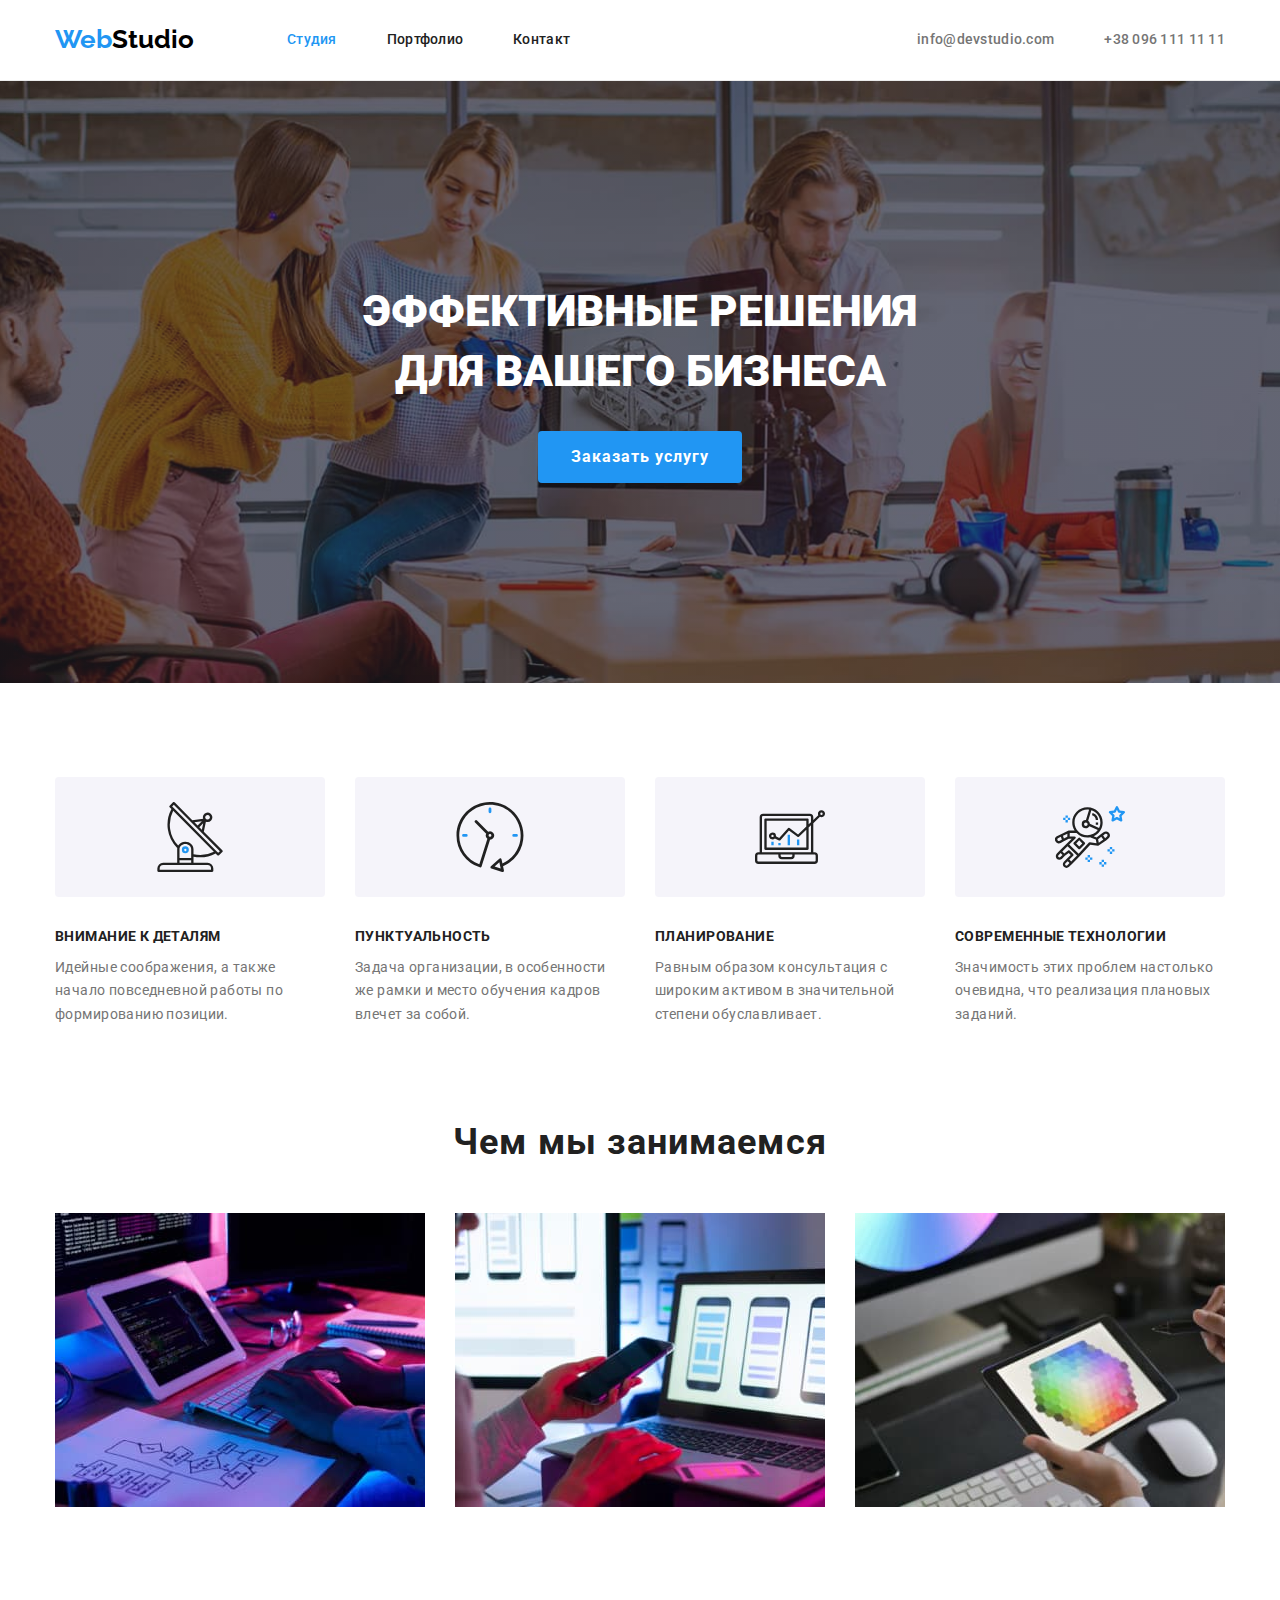
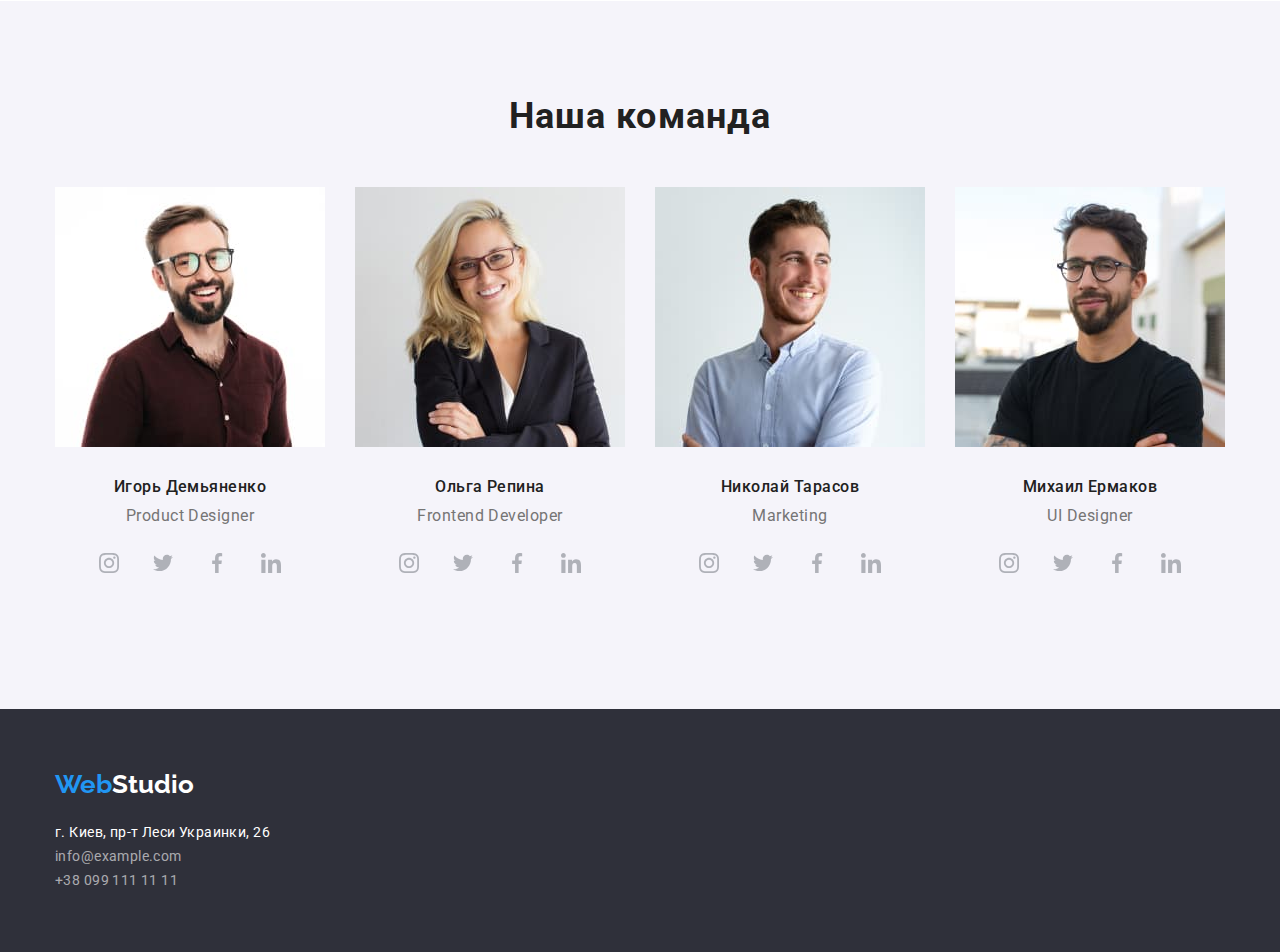
==== index.html @ 52057d47 "1/2hw-04" ====
<!DOCTYPE html>
<html lang="ru">
  <head>
    <meta charset="UTF-8" />
    <meta http-equiv="X-UA-Compatible" content="IE=edge" />
    <meta name="viewport" content="width=device-width, initial-scale=1.0" />
    <title>Webstudio</title>

    <link rel="preconnect" href="https://fonts.googleapis.com" />
    <link
      href="https://fonts.googleapis.com/css2?family=Raleway:wght@700&family=Roboto:wght@400;500;700;900&display=swap"
      rel="stylesheet"
    />
    <link
      rel="stylesheet"
      href="https://cdnjs.cloudflare.com/ajax/libs/modern-normalize/1.1.0/modern-normalize.min.css"
    />
    <link rel="preconnect" href="https://fonts.gstatic.com" crossorigin />
    <link rel="stylesheet" href="./css/styles.css" />
  </head>

  <body class="body">
    <header class="header">
      <div class="container header-container">
        <a class="logo header-logo" href=""
          >Web<span class="studio">Studio</span></a
        >
        <nav class="header-nav">
          <ul class="header-list">
            <li class="header-item">
              <a href="" class="header-link current">Студия</a>
            </li>
            <li class="header-item">
              <a href="./portfolio.html" class="header-link">Портфолио</a>
            </li>
            <li class="header-item">
              <a href="" class="header-link">Контакт</a>
            </li>
          </ul>
        </nav>
        <div class="header-contacts">
          <a href="mailto:info@devstudio.com" class="header-mail"
            >info@devstudio.com</a
          >
          <a href="tel:+380961111111" class="header-tel">+38 096 111 11 11</a>
        </div>
      </div>
    </header>

    <main class="main">
      <section class="title">
        <div class="container">
          <h1 class="title-item">
            ЭФФЕКТИВНЫЕ РЕШЕНИЯ <br />ДЛЯ ВАШЕГО БИЗНЕСА
          </h1>
          <button class="title-btn" type="button">Заказать услугу</button>
        </div>
      </section>

      <section class="description">
        <div class="container">
          <ul class="description-list">
            <li class="description-item icon-antenna">
              <h3 class="description-title">ВНИМАНИЕ К ДЕТАЛЯМ</h3>
              <p class="description-text">
                Идейные соображения, а также начало повседневной работы по
                формированию позиции.
              </p>
            </li>
            <li class="description-item icon-clock">
              <h3 class="description-title">ПУНКТУАЛЬНОСТЬ</h3>
              <p class="description-text">
                Задача организации, в особенности же рамки и место обучения
                кадров влечет за собой.
              </p>
            </li>
            <li class="description-item icon-diagram">
              <h3 class="description-title">ПЛАНИРОВАНИЕ</h3>
              <p class="description-text">
                Равным образом консультация с широким активом в значительной
                степени обуславливает.
              </p>
            </li>
            <li class="description-item icon-astronaut">
              <h3 class="description-title">СОВРЕМЕННЫЕ ТЕХНОЛОГИИ</h3>
              <p class="description-text">
                Значимость этих проблем настолько очевидна, что реализация
                плановых заданий.
              </p>
            </li>
          </ul>
        </div>
      </section>

      <section class="work">
        <div class="container">
          <h2 class="work-title">Чем мы занимаемся</h2>
          <ul class="work-image">
            <li class="work-image-jpg">
              <img
                src="./images/box1.jpg"
                alt="img1"
                width="370"
                height="294"
              />
            </li>
            <li class="work-image-jpg">
              <img
                src="./images/box2.jpg"
                alt="img2"
                width="370"
                height="294"
              />
            </li>
            <li class="work-image-jpg">
              <img
                src="./images/box3.jpg"
                alt="img3"
                width="370"
                height="294"
              />
            </li>
          </ul>
        </div>
      </section>

      <section class="team">
        <div class="container">
          <h2 class="team-title">Наша команда</h2>
          <ul class="team-list">
            <li class="team-item">
              <img
                src="./images/img1.jpg"
                alt="фото Игорь Демьяненко"
                width="270"
              />
              <h3 class="team-name">Игорь Демьяненко</h3>
              <p class="team-work-position" lang="en">Product Designer</p>
              <ul class="team-soc-list">
                <li class="team-soc-item">
                  <a href="" class="team-soc-link"
                    ><svg class="team-soc-icon" width="20" height="20">
                      <use href="./images/icons.svg#icon-instagram"></use>
                    </svg>
                  </a>
                </li>
                <li class="team-soc-item">
                  <a href="" class="team-soc-link"
                    ><svg class="team-soc-icon" width="20" height="20">
                      <use href="./images/icons.svg#icon-twitter"></use>
                    </svg>
                  </a>
                </li>
                <li class="team-soc-item">
                  <a href="" class="team-soc-link"
                    ><svg class="team-soc-icon" width="20" height="20">
                      <use href="./images/icons.svg#icon-facebook"></use>
                    </svg>
                  </a>
                </li>
                <li class="team-soc-item">
                  <a href="" class="team-soc-link"
                    ><svg class="team-soc-icon" width="20" height="20">
                      <use href="./images/icons.svg#icon-linkedin"></use>
                    </svg>
                  </a>
                </li>
              </ul>
            </li>
            <li class="team-item">
              <img
                src="./images/img2.jpg"
                alt="фото Ольга Репина"
                width="270"
              />
              <h3 class="team-name">Ольга Репина</h3>
              <p class="team-work-position" lang="en">Frontend Developer</p>
              <ul class="team-soc-list">
                <li class="team-soc-item">
                  <a href="" class="team-soc-link"
                    ><svg class="team-soc-icon" width="20" height="20">
                      <use href="./images/icons.svg#icon-instagram"></use>
                    </svg>
                  </a>
                </li>
                <li class="team-soc-item">
                  <a href="" class="team-soc-link"
                    ><svg class="team-soc-icon" width="20" height="20">
                      <use href="./images/icons.svg#icon-twitter"></use>
                    </svg>
                  </a>
                </li>
                <li class="team-soc-item">
                  <a href="" class="team-soc-link"
                    ><svg class="team-soc-icon" width="20" height="20">
                      <use href="./images/icons.svg#icon-facebook"></use>
                    </svg>
                  </a>
                </li>
                <li class="team-soc-item">
                  <a href="" class="team-soc-link"
                    ><svg class="team-soc-icon" width="20" height="20">
                      <use href="./images/icons.svg#icon-linkedin"></use>
                    </svg>
                  </a>
                </li>
              </ul>
            </li>
            <li class="team-item">
              <img
                src="./images/img3.jpg"
                alt="фото Николай Тарасов"
                width="270"
              />
              <h3 class="team-name">Николай Тарасов</h3>
              <p class="team-work-position" lang="en">Marketing</p>
              <ul class="team-soc-list">
                <li class="team-soc-item">
                  <a href="" class="team-soc-link"
                    ><svg class="team-soc-icon" width="20" height="20">
                      <use href="./images/icons.svg#icon-instagram"></use>
                    </svg>
                  </a>
                </li>
                <li class="team-soc-item">
                  <a href="" class="team-soc-link"
                    ><svg class="team-soc-icon" width="20" height="20">
                      <use href="./images/icons.svg#icon-twitter"></use>
                    </svg>
                  </a>
                </li>
                <li class="team-soc-item">
                  <a href="" class="team-soc-link"
                    ><svg class="team-soc-icon" width="20" height="20">
                      <use href="./images/icons.svg#icon-facebook"></use>
                    </svg>
                  </a>
                </li>
                <li class="team-soc-item">
                  <a href="" class="team-soc-link"
                    ><svg class="team-soc-icon" width="20" height="20">
                      <use href="./images/icons.svg#icon-linkedin"></use>
                    </svg>
                  </a>
                </li>
              </ul>
            </li>
            <li class="team-item">
              <img
                src="./images/img4.jpg"
                alt="фото Михаил Ермаков"
                width="270"
              />
              <h3 class="team-name">Михаил Ермаков</h3>
              <p class="team-work-position" lang="en">UI Designer</p>
              <ul class="team-soc-list">
                <li class="team-soc-item">
                  <a href="" class="team-soc-link"
                    ><svg class="team-soc-icon" width="20" height="20">
                      <use href="./images/icons.svg#icon-instagram"></use>
                    </svg>
                  </a>
                </li>
                <li class="team-soc-item">
                  <a href="" class="team-soc-link"
                    ><svg class="team-soc-icon" width="20" height="20">
                      <use href="./images/icons.svg#icon-twitter"></use>
                    </svg>
                  </a>
                </li>
                <li class="team-soc-item">
                  <a href="" class="team-soc-link"
                    ><svg class="team-soc-icon" width="20" height="20">
                      <use href="./images/icons.svg#icon-facebook"></use>
                    </svg>
                  </a>
                </li>
                <li class="team-soc-item">
                  <a href="" class="team-soc-link"
                    ><svg class="team-soc-icon" width="20" height="20">
                      <use href="./images/icons.svg#icon-linkedin"></use>
                    </svg>
                  </a>
                </li>
              </ul>
            </li>
          </ul>
        </div>
      </section>
    </main>

    <footer class="ftr">
      <div class="container">
        <a class="logo" href="">Web<span class="ftr-studio">Studio</span></a>
        <div>
          <address class="footer-contacts">
            г. Киев, пр-т Леси Украинки, 26
            <ul class="footer-list">
              <li>
                <a href="mailto:info@example.com" class="footer-mail"
                  >info@example.com</a
                >
              </li>
              <li>
                <a href="tel:+380991111111" class="footer-tel"
                  >+38 099 111 11 11</a
                >
              </li>
            </ul>
          </address>
        </div>
      </div>
    </footer>
  </body>
</html>
---- css/styles.css ----
html {
  box-sizing: border-box;
}

*,
*::before,
*::after {
  box-sizing: inherit;
}
:root {
  --title-color: #212121;
  --text-color: #757575;
  --accent-color: #2196f3;
  --main-backgroud: #e5e5e5;
}
p,
h1,
h2,
h3,
h4,
h5,
h6 {
  margin: 0;
}
ul,
ol {
  margin: 0;
  padding-left: 0;
}
.container {
  width: 100%;
  max-width: 1200px;
  padding-left: 15px;
  padding-right: 15px;
  margin-left: auto;
  margin-right: auto;
}
button {
  border: 1px solid transparent;
}
img {
  display: block;
}

body {
  font-family: 'Roboto', 'Open Sans', sans-serif;
  color: #212121;
}

/*-----------header----------- */
.header {
  padding-top: 24px;
  padding-bottom: 25px;
  border-bottom: 1px solid #ececec;
}
ul {
  list-style: none;
}

.header-link,
.header-mail,
.header-tel {
  text-decoration: none;
}

.logo {
  font-family: 'Raleway';
  text-decoration: none;
  font-weight: 700;
  font-size: 26px;
  line-height: 31px;
  color: #2196f3;
}

.studio {
  color: #000000;
}
.header-list .header-link.current {
  color: #2196f3;
}

.header-link {
  font-family: 'Roboto';
  font-weight: 500;
  font-size: 14px;
  line-height: 1.33;
  letter-spacing: 0.02em;
  color: var(--title-color);
}

.header-link:hover,
.header-link:focus {
  color: var(--accent-color);
}

.header-mail,
.header-tel {
  font-weight: 500;
  font-size: 14px;
  line-height: 1.33;
  letter-spacing: 0.02em;
  color: var(--text-color);
}
.header > .container {
  display: flex;
  align-items: center;
}
.header-list {
  display: flex;
}
.header-item:not(:last-child) {
  margin-right: 50px;
}
.header-logo {
  margin-right: 93px;
}
.header-contacts {
  margin-left: auto;
  display: flex;
  align-items: center;
  gap: 50px;
}

.header-mail:hover,
.header-mail:focus {
  color: var(--accent-color);
}

.header-tel:hover,
.header-tel:focus {
  color: var(--accent-color);
}

/*-----------MAIN-----------*/

.title {
  background-color: #2f303a;
  padding-top: 200px;
  padding-bottom: 200px;
  text-align: center;
  background-image: linear-gradient(rgba(47, 48, 58, 0.4), rgba(47, 48, 58, 0.4)),url(../images/Img_main.jpg);
  background-repeat: no-repeat;
  background-position: center;
  background-size: cover;
  max-width: 1600px;
  margin: 0 auto;
}
.title-item {
  font-family: 'Roboto';
  font-weight: 900;
  font-size: 44px;
  line-height: calc(60 / 44);

  color: #ffffff;
}

.title-btn {
  border-radius: 4px;
  padding: 10px 32px;
  font-family: 'Roboto';
  font-weight: 700;
  font-size: 16px;
  line-height: 1.87;
  letter-spacing: 0.06em;
  background-color: var(--accent-color);
  color: #ffffff;
  display: block;
  min-width: 200px;

  margin: 30px auto 0;
}
.description {
  padding-top: 94px;
}

.description-list {
  display: flex;
  gap: 30px;
}
.description-item {
  width: 270px;
}

.description-title {
  font-size: 14px;
  line-height: 1.33;
  letter-spacing: 0.03em;
  margin-bottom: 10px;
  color: var(--title-color);
}

.description-text {
  font-size: 14px;
  line-height: 1.71;
  letter-spacing: 0.03em;
  color: var(--text-color);
}
.work {
  padding-top: 94px;
  padding-bottom: 94px;
}
.work-title {
  font-size: 36px;
  line-height: 1.17;
  letter-spacing: 0.03em;
  color: var(--title-color);
  margin-bottom: 50px;
  text-align: center;
}
.work-image {
  display: flex;
  gap: 30px;
}
.description-item::before{
  content: "";
  display: block;
  height: 120px;
    margin-bottom: 30px;
    background: #F5F4FA;
    border-radius: 4px;
   
    background-repeat: no-repeat;
    background-position: center;
}
.icon-antenna::before{
background-image: url(../images/Group\ \(1\).svg);
}
.icon-clock::before{
  background-image: url(../images/clock\ 1\ \(1\).svg);
}
.icon-diagram::before{
  background-image: url(../images/diagram\ 1\ \(1\).svg);
}
.icon-astronaut::before{
  background-image: url(../images/astronaut\ 1\ \(1\).svg);
}

/*-----------Team-----------*/

.team {
  background: #f5f4fa;
  padding-top: 94px;
  padding-bottom: 94px;
}

.team-title {
  font-size: 36px;
  line-height: calc(42 / 36);
  letter-spacing: 0.03em;
  color: var(--title-color);
  margin-bottom: 50px;
  text-align: center;
}
.team-list {
  display: flex;
  gap: 30px;
}
.team-item {
  padding-bottom: 30px;
}
.team-name {
  font-weight: 500;
  font-size: 16px;
  line-height: calc(19 / 16);
  letter-spacing: 0.03em;
  color: var(--title-color);
  margin-top: 30px;
  text-align: center;
}

.team-work-position {
  font-size: 16px;
  line-height: calc(19 / 16);
  letter-spacing: 0.03em;
  color: var(--text-color);
  margin-top: 10px;
  margin-bottom: 16px;
  text-align: center;
}
.team-soc-link {
  width: 44px;
  height: 44px;
  border-radius: 50%;
  display: flex;
  align-items: center;
  justify-content: center;
  color: #AFB1B8;
}
.team-soc-icon{
  fill: currentColor;
}
.team-soc-link:hover,
.team-soc-link:focus{
background-color: #2196F3;
color: #FFFFFF;
}

.team-soc-list{
  display: flex;
  justify-content: center;
  gap: 10px;
}

/*-----------footer-----------*/
.ftr {
  background: #2f303a;
  padding-top: 60px;
  padding-bottom: 60px;
}

.ftr-studio {
  color: #ffffff;
}
.footer-mail:hover,
.footer-mail:focus {
  color: var(--accent-color);
}
.footer-tel:hover,
.footer-tel:focus {
  color: var(--accent-color);
}

.footer-contacts {
  font-style: normal;
  font-size: 14px;
  line-height: calc(24 / 14);
  letter-spacing: 0.03em;
  margin-top: 20px;
  color: #ffffff;
}

.footer-mail {
  font-style: normal;
  font-size: 14px;
  line-height: calc(24 / 14);
  letter-spacing: 0.03em;
  text-decoration: none;
  color: rgba(255, 255, 255, 0.6);
  margin-top: 9px;
  
}

.footer-tel {
  font-style: normal;
  font-size: 14px;
  line-height: calc(24 / 14);
  letter-spacing: 0.03em;
  text-decoration: none;
  color: rgba(255, 255, 255, 0.6);
  margin-top: 9px;
}

/* -------------------------PORTFOLIO------------------------ */

/*-----------Buttons-----------*/

.main-content {
  padding-top: 94px;
  padding-bottom: 94px;
}

.filter {
  margin-bottom: 50px;
  display: flex;
  gap: 8px;
  justify-content: center;
}

.filter-button:hover,
.filter-button:focus {
  cursor: pointer;
  background-color: var(--accent-color);
  color: #ffffff;
}
.filter-button {
  font-family: 'Roboto';
  padding: 6px 22px;
  font-weight: 500;
  font-size: 16px;
  line-height: calc(26 / 16);
  letter-spacing: 0.03em;
  color: #212121;
  background: #f5f4fa;
  border-radius: 4px;
  display: block;
  min-width: 73px;
  text-align: center;
}

/*-----------Blocks-----------*/

.blocks {
  display: flex;
  gap: 30px;
  flex-wrap: wrap;
}
.block-name {
  font-size: 18px;
  line-height: calc(36 / 18);
  letter-spacing: 0.06em;
  color: var(--title-color);
}
.block-group {
  font-size: 16px;
  line-height: calc(30 / 16);
  letter-spacing: 0.03em;
  color: var(--text-color);
  margin-top: 4px;
}

.block-text {
  padding: 20px 24px;
  border: 1px solid #eeeeee;
  background: #ffffff;
}
.block-list:hover,
.block-list:focus{
  box-shadow: 0px 1px 1px rgba(0, 0, 0, 0.12),
    0px 4px 4px rgba(0, 0, 0, 0.06),
    1px 4px 6px rgba(0, 0, 0, 0.16);
    cursor: pointer;
}
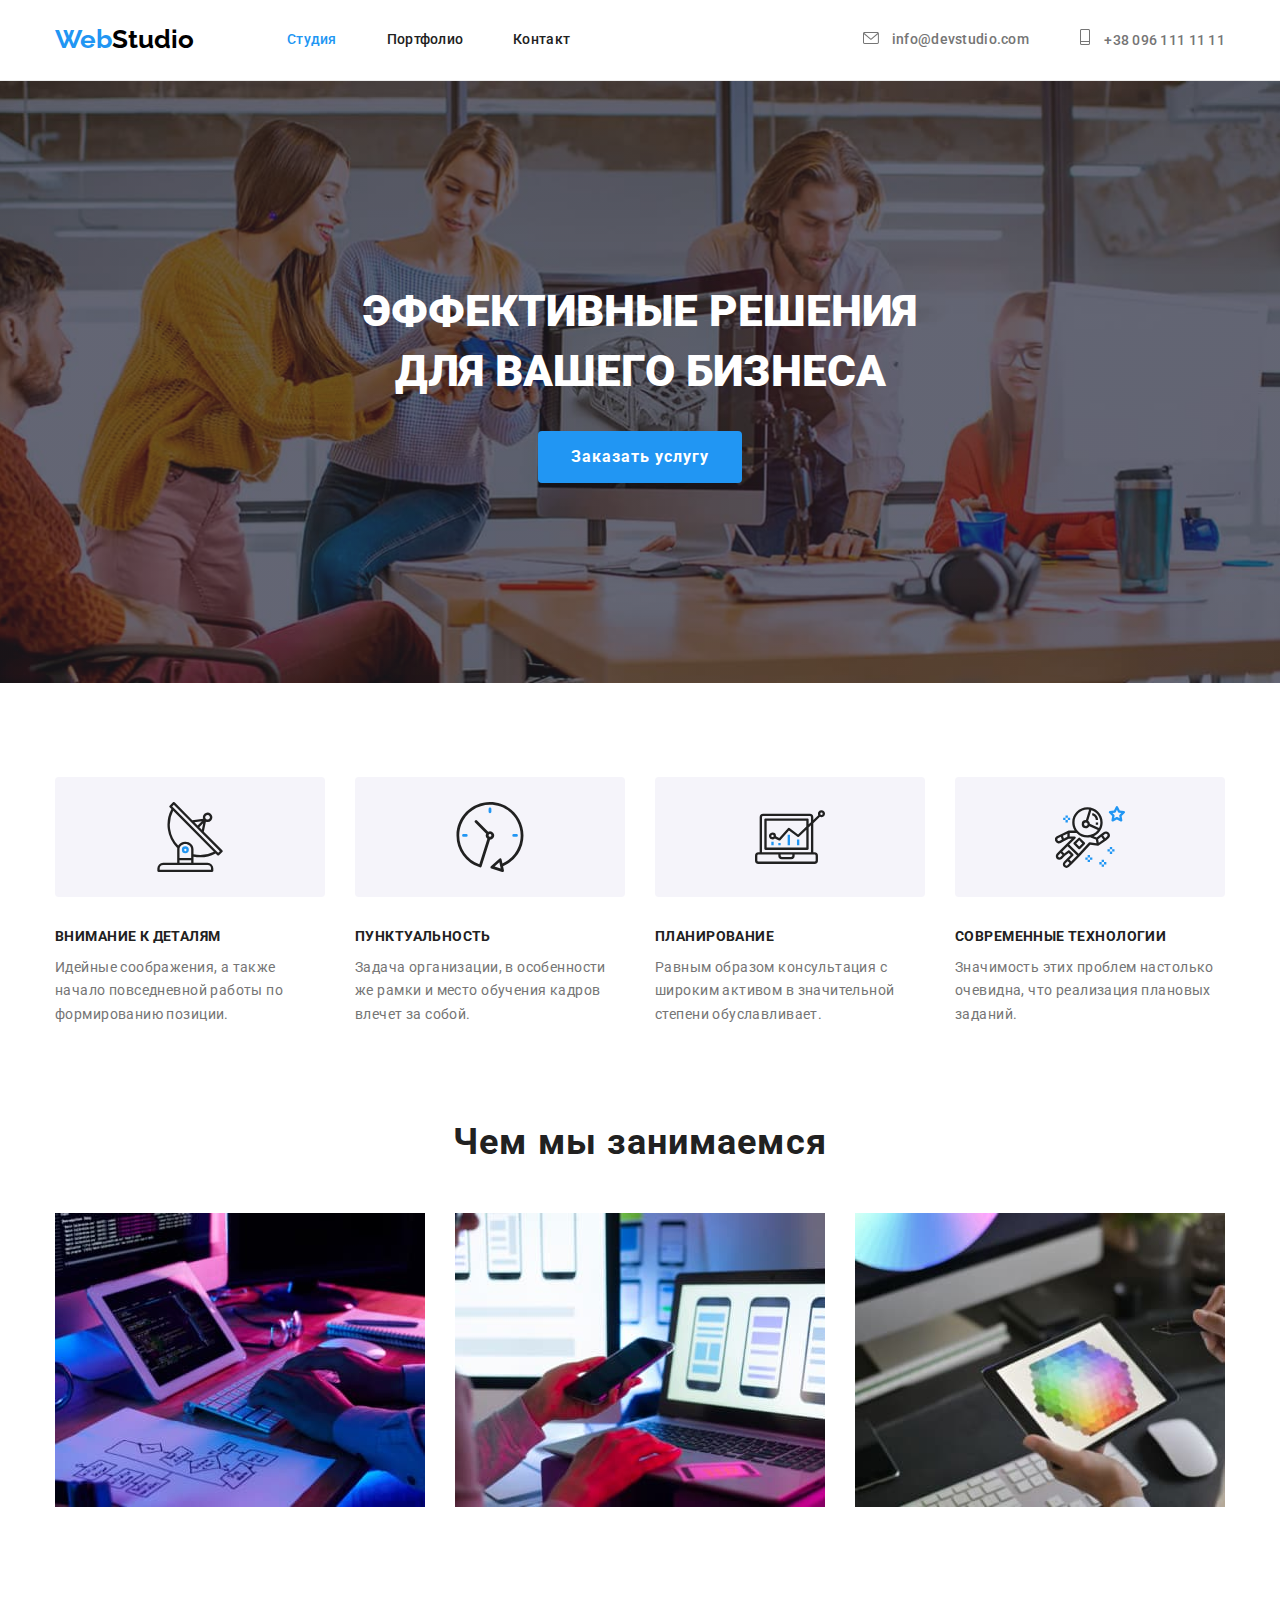
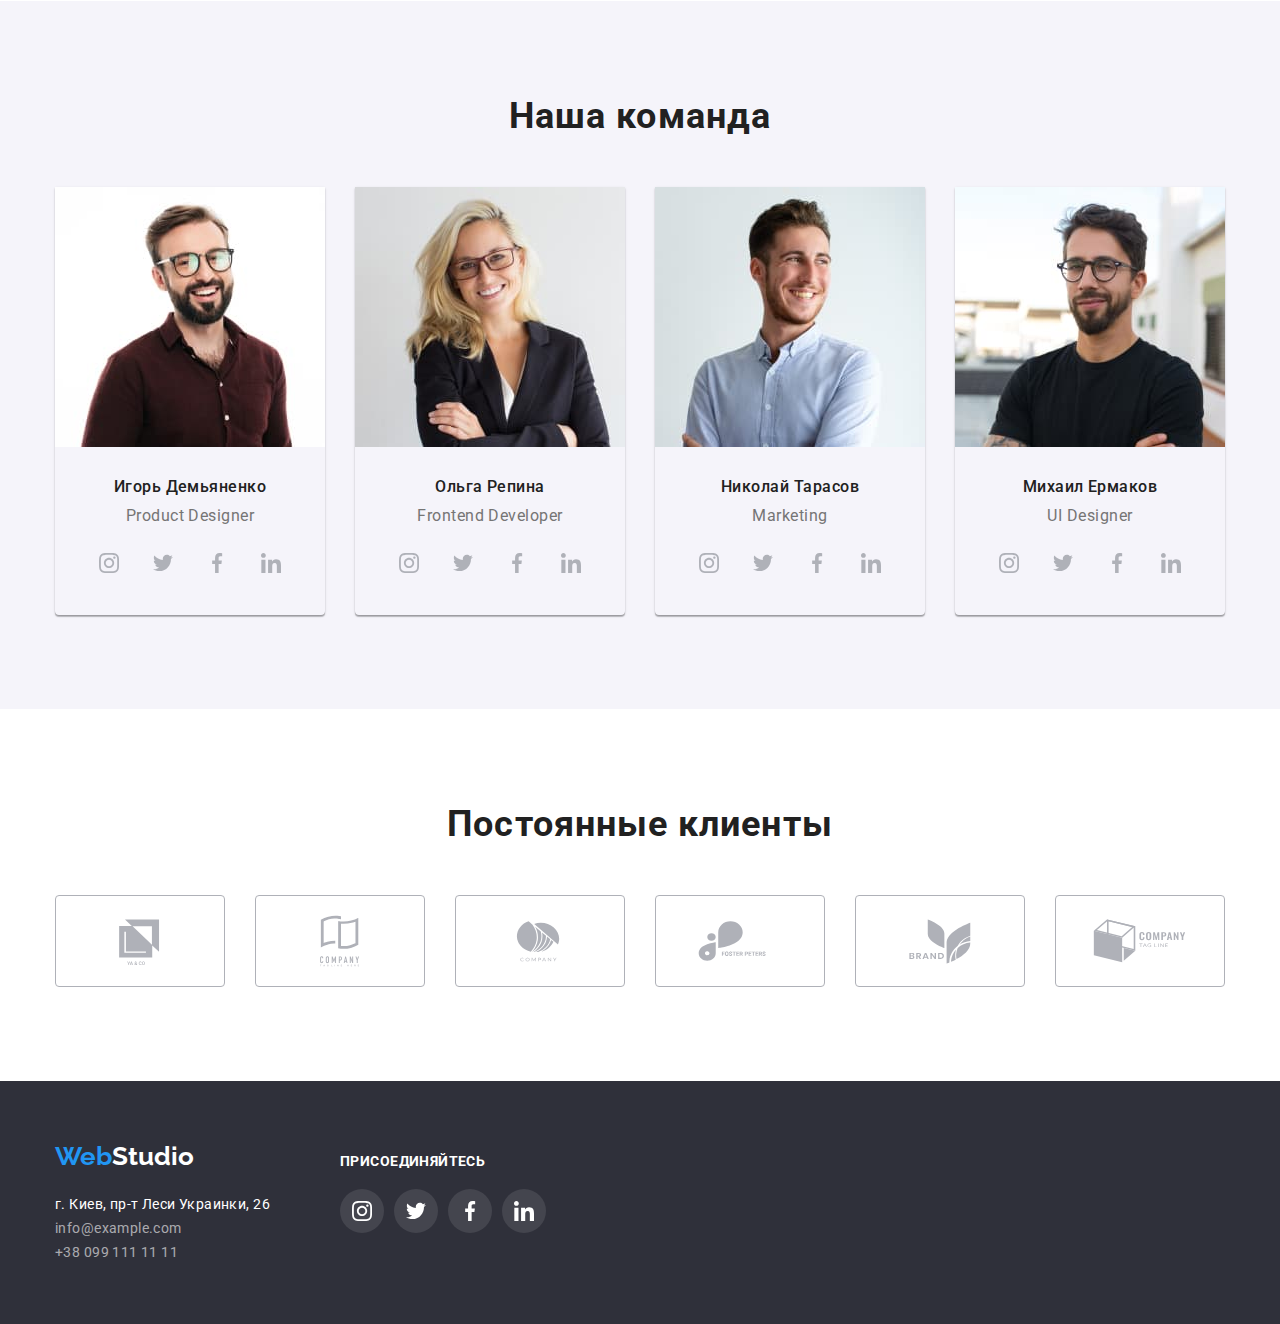
==== commit b2540c95: "finish-hw-04" ====
--- a/index.html
+++ b/index.html
@@ -40,9 +40,17 @@
         </nav>
         <div class="header-contacts">
           <a href="mailto:info@devstudio.com" class="header-mail"
-            >info@devstudio.com</a
+            ><svg class="header-icon-nav" width="16" height="12">
+              <use href="./images/icons.svg#icon-envelope"></use>
+            </svg>
+            info@devstudio.com</a
           >
-          <a href="tel:+380961111111" class="header-tel">+38 096 111 11 11</a>
+          <a href="tel:+380961111111" class="header-tel"
+            ><svg class="header-icon-nav" width="12" height="16">
+              <use href="./images/icons.svg#icon-Vector"></use>
+            </svg>
+            +38 096 111 11 11</a
+          >
         </div>
       </div>
     </header>
@@ -287,12 +295,61 @@
           </ul>
         </div>
       </section>
+      <section class="clients">
+        <div class="container">
+          <h2 class="clients-titel">Постоянные клиенты</h2>
+          <ul class="clients-list">
+            <li class="clients-log-item">
+              <a href="" class="clients-icon-link"
+                ><svg class="clients-icon-log" width="106" height="60">
+                  <use href="./images/icons.svg#icon-Logo"></use>
+                </svg>
+              </a>
+            </li>
+            <li class="clients-log-item">
+              <a href="" class="clients-icon-link"
+                ><svg class="clients-icon-log" width="106" height="60">
+                  <use href="./images/icons.svg#icon-Logo-1"></use>
+                </svg>
+              </a>
+            </li>
+            <li class="clients-log-item">
+              <a href="" class="clients-icon-link"
+                ><svg class="clients-icon-log" width="106" height="60">
+                  <use href="./images/icons.svg#icon-Logo-2"></use>
+                </svg>
+              </a>
+            </li>
+            <li class="clients-log-item">
+              <a href="" class="clients-icon-link"
+                ><svg class="clients-icon-log" width="106" height="60">
+                  <use href="./images/icons.svg#icon-Logo-5"></use>
+                </svg>
+              </a>
+            </li>
+            <li class="clients-log-item">
+              <a href="" class="clients-icon-link"
+                ><svg class="clients-icon-log" width="106" height="60">
+                  <use href="./images/icons.svg#icon-Logo-3"></use>
+                </svg>
+              </a>
+            </li>
+            <li class="clients-log-item">
+              <a href="" class="clients-icon-link"
+                ><svg class="clients-icon-log" width="106" height="60">
+                  <use href="./images/icons.svg#icon-Logo-4"></use>
+                </svg>
+              </a>
+            </li>
+          </ul>
+        </div>
+      </section>
     </main>
 
     <footer class="ftr">
-      <div class="container">
-        <a class="logo" href="">Web<span class="ftr-studio">Studio</span></a>
-        <div>
+      <div class="container footer">
+        <div class="fotter-links-address">
+          <a class="logo" href="">Web<span class="ftr-studio">Studio</span></a>
           <address class="footer-contacts">
             г. Киев, пр-т Леси Украинки, 26
             <ul class="footer-list">
@@ -309,6 +366,43 @@
             </ul>
           </address>
         </div>
+        <div class="footer-links">
+          <ul class="footer-text-soc">
+            <li>
+              <h3 class="footer-text">присоединяйтесь</h3>
+              <ul class="footer-soc-list">
+                <li class="footer-soc-item">
+                  <a href="" class="footer-soc-link"
+                    ><svg class="footer-soc-icon" width="20" height="20">
+                      <use href="./images/icons.svg#icon-instagram"></use>
+                    </svg>
+                  </a>
+                </li>
+                <li class="footer-soc-item">
+                  <a href="" class="footer-soc-link"
+                    ><svg class="footer-soc-icon" width="20" height="20">
+                      <use href="./images/icons.svg#icon-twitter"></use>
+                    </svg>
+                  </a>
+                </li>
+                <li class="footer-soc-item">
+                  <a href="" class="footer-soc-link"
+                    ><svg class="footer-soc-icon" width="20" height="20">
+                      <use href="./images/icons.svg#icon-facebook"></use>
+                    </svg>
+                  </a>
+                </li>
+                <li class="footer-soc-item">
+                  <a href="" class="footer-soc-link"
+                    ><svg class="footer-soc-icon" width="20" height="20">
+                      <use href="./images/icons.svg#icon-linkedin"></use>
+                    </svg>
+                  </a>
+                </li>
+              </ul>
+            </li>
+          </ul>
+        </div>
       </div>
     </footer>
   </body>
--- a/css/styles.css
+++ b/css/styles.css
@@ -52,6 +52,7 @@
   padding-top: 24px;
   padding-bottom: 25px;
   border-bottom: 1px solid #ececec;
+  
 }
 ul {
   list-style: none;
@@ -100,6 +101,7 @@
   line-height: 1.33;
   letter-spacing: 0.02em;
   color: var(--text-color);
+  align-items: center;
 }
 .header > .container {
   display: flex;
@@ -130,6 +132,12 @@
 .header-tel:focus {
   color: var(--accent-color);
 }
+.header-icon-nav{
+  margin-right: 10px;
+  fill: currentColor;
+  
+}
+
 
 /*-----------MAIN-----------*/
 
@@ -257,6 +265,8 @@
 }
 .team-item {
   padding-bottom: 30px;
+  box-shadow: 0px 1px 3px rgba(0, 0, 0, 0.12), 0px 1px 1px rgba(0, 0, 0, 0.14), 0px 2px 1px rgba(0, 0, 0, 0.2);
+    border-radius: 0px 0px 4px 4px;
 }
 .team-name {
   font-weight: 500;
@@ -299,6 +309,42 @@
   display: flex;
   justify-content: center;
   gap: 10px;
+}
+
+/*----------clients----------*/
+.clients{
+  padding-top: 94px;
+  padding-bottom: 94px;
+}
+.clients-list{
+  display: flex;
+  justify-content: center;
+  gap: 30px;
+}
+.clients-titel{
+    font-size: 36px;
+    line-height: calc(42/36);
+    text-align: center;
+    letter-spacing: 0.03em;
+    margin-bottom: 50px;
+    color: var(--title-color);
+}
+.clients-icon-link{
+  width: 170px;
+  height: 92px;
+  display: flex;
+  padding: 16px 32px;
+  border: 1px solid #AFB1B8;
+  border-radius: 4px;
+  color:#AFB1B8;
+}
+.clients-icon-log{
+fill: currentColor;
+}
+.clients-icon-link:hover,
+.clients-icon-link:focus{
+  border: 1px solid #2196F3;
+  color: #2196F3;
 }
 
 /*-----------footer-----------*/
@@ -349,6 +395,52 @@
   color: rgba(255, 255, 255, 0.6);
   margin-top: 9px;
 }
+/* ---------------- */
+.footer{
+display:flex;
+}
+.footer-links{
+  margin: 12px 0px 0px 70px;
+}
+
+.footer-text{
+font-size: 14px;
+  line-height: calc(16 / 14);
+  letter-spacing: 0.03em;
+  text-transform: uppercase;
+  margin-bottom: 20px;
+  color: #FFFFFF;
+  
+}
+.footer-soc-link {
+  width: 44px;
+  height: 44px;
+  border-radius: 50%;
+  display: flex;
+  align-items: center;
+  justify-content: center;
+  background: rgba(255, 255, 255, 0.1);
+  color: #FFFFFF;
+}
+
+.footer-soc-icon {
+  fill: currentColor;
+}
+
+.footer-soc-link:hover,
+.footer-soc-link:focus {
+  background-color: #2196F3;
+  
+}
+.footer-text-soc{
+  display: flex;
+}
+
+.footer-soc-list {
+  display: flex;
+  justify-content: center;
+  gap: 10px;
+}
 
 /* -------------------------PORTFOLIO------------------------ */
 
@@ -371,6 +463,7 @@
   cursor: pointer;
   background-color: var(--accent-color);
   color: #ffffff;
+  box-shadow: 0px 3px 1px rgba(0, 0, 0, 0.1), 0px 1px 2px rgba(0, 0, 0, 0.08), 0px 2px 2px rgba(0, 0, 0, 0.12);
 }
 .filter-button {
   font-family: 'Roboto';
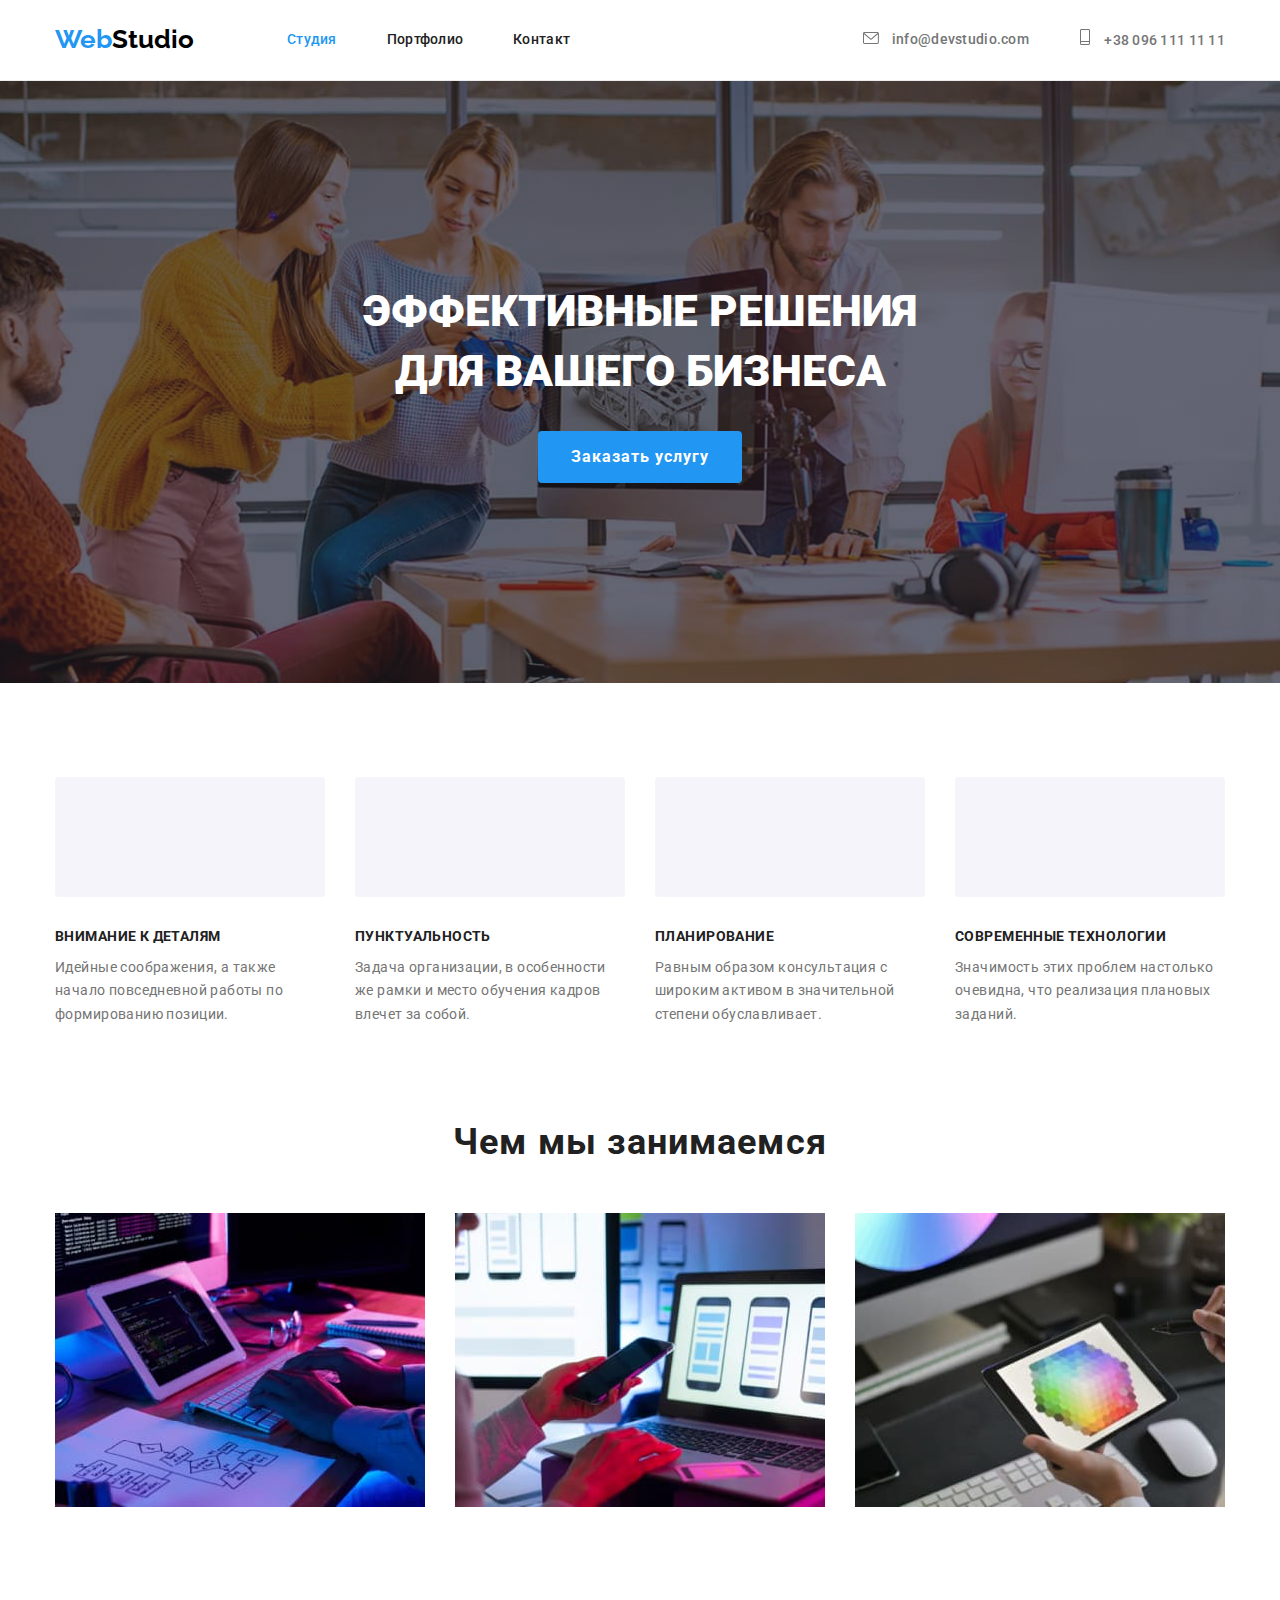
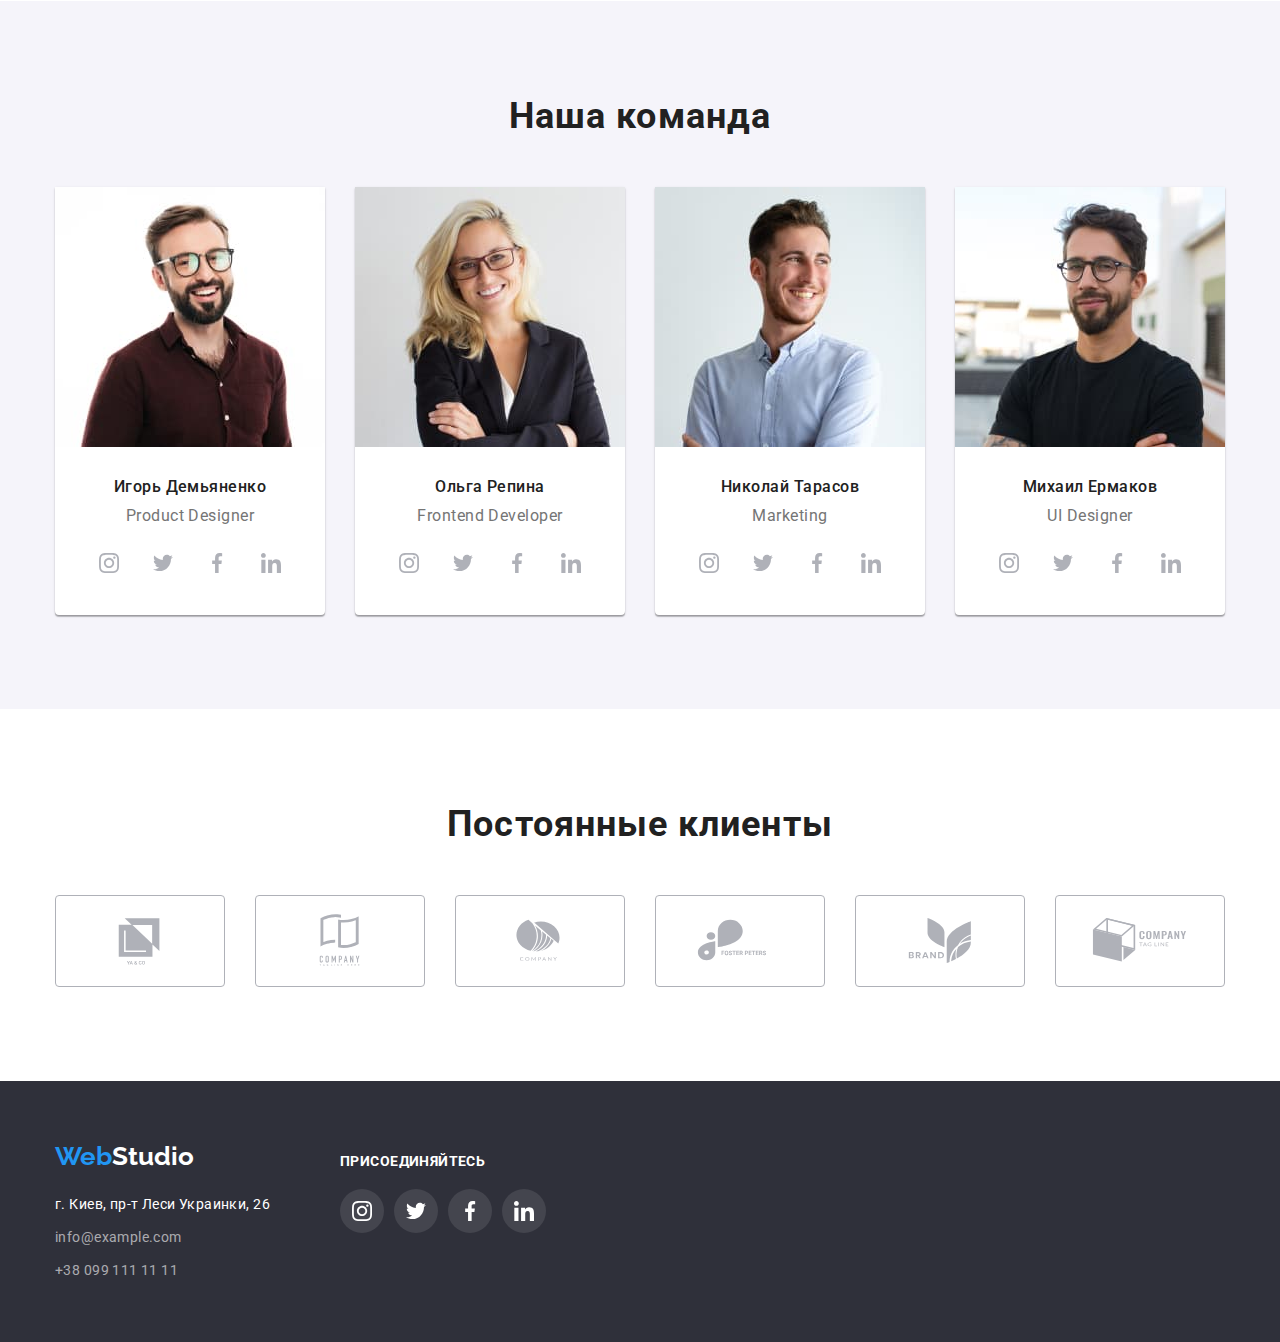
==== commit f163c6dd: "finish-hw-04-correct" ====
--- a/index.html
+++ b/index.html
@@ -353,12 +353,12 @@
           <address class="footer-contacts">
             г. Киев, пр-т Леси Украинки, 26
             <ul class="footer-list">
-              <li>
+              <li class="mail">
                 <a href="mailto:info@example.com" class="footer-mail"
                   >info@example.com</a
                 >
               </li>
-              <li>
+              <li class="tel">
                 <a href="tel:+380991111111" class="footer-tel"
                   >+38 099 111 11 11</a
                 >
--- a/css/styles.css
+++ b/css/styles.css
@@ -43,7 +43,7 @@
 }
 
 body {
-  font-family: 'Roboto', 'Open Sans', sans-serif;
+  font-family: "Roboto", "Open Sans", sans-serif;
   color: #212121;
 }
 
@@ -52,7 +52,6 @@
   padding-top: 24px;
   padding-bottom: 25px;
   border-bottom: 1px solid #ececec;
-  
 }
 ul {
   list-style: none;
@@ -65,7 +64,7 @@
 }
 
 .logo {
-  font-family: 'Raleway';
+  font-family: "Raleway";
   text-decoration: none;
   font-weight: 700;
   font-size: 26px;
@@ -81,7 +80,7 @@
 }
 
 .header-link {
-  font-family: 'Roboto';
+  font-family: "Roboto";
   font-weight: 500;
   font-size: 14px;
   line-height: 1.33;
@@ -132,12 +131,10 @@
 .header-tel:focus {
   color: var(--accent-color);
 }
-.header-icon-nav{
+.header-icon-nav {
   margin-right: 10px;
   fill: currentColor;
-  
-}
-
+}
 
 /*-----------MAIN-----------*/
 
@@ -146,7 +143,11 @@
   padding-top: 200px;
   padding-bottom: 200px;
   text-align: center;
-  background-image: linear-gradient(rgba(47, 48, 58, 0.4), rgba(47, 48, 58, 0.4)),url(../images/Img_main.jpg);
+  background-image: linear-gradient(
+      rgba(47, 48, 58, 0.4),
+      rgba(47, 48, 58, 0.4)
+    ),
+    url(../images/Img_main.jpg);
   background-repeat: no-repeat;
   background-position: center;
   background-size: cover;
@@ -154,7 +155,7 @@
   margin: 0 auto;
 }
 .title-item {
-  font-family: 'Roboto';
+  font-family: "Roboto";
   font-weight: 900;
   font-size: 44px;
   line-height: calc(60 / 44);
@@ -165,7 +166,7 @@
 .title-btn {
   border-radius: 4px;
   padding: 10px 32px;
-  font-family: 'Roboto';
+  font-family: "Roboto";
   font-weight: 700;
   font-size: 16px;
   line-height: 1.87;
@@ -219,28 +220,28 @@
   display: flex;
   gap: 30px;
 }
-.description-item::before{
+.description-item::before {
   content: "";
   display: block;
   height: 120px;
-    margin-bottom: 30px;
-    background: #F5F4FA;
-    border-radius: 4px;
-   
-    background-repeat: no-repeat;
-    background-position: center;
-}
-.icon-antenna::before{
-background-image: url(../images/Group\ \(1\).svg);
-}
-.icon-clock::before{
-  background-image: url(../images/clock\ 1\ \(1\).svg);
-}
-.icon-diagram::before{
-  background-image: url(../images/diagram\ 1\ \(1\).svg);
-}
-.icon-astronaut::before{
-  background-image: url(../images/astronaut\ 1\ \(1\).svg);
+  margin-bottom: 30px;
+  background: #f5f4fa;
+  border-radius: 4px;
+
+  background-repeat: no-repeat;
+  background-position: center;
+}
+.icon-antenna::before {
+  background-image: url(../images/Group\\(1\).svg);
+}
+.icon-clock::before {
+  background-image: url(../images/clock\1\\(1\).svg);
+}
+.icon-diagram::before {
+  background-image: url(../images/diagram\1\\(1\).svg);
+}
+.icon-astronaut::before {
+  background-image: url(../images/astronaut\1\\(1\).svg);
 }
 
 /*-----------Team-----------*/
@@ -265,8 +266,10 @@
 }
 .team-item {
   padding-bottom: 30px;
-  box-shadow: 0px 1px 3px rgba(0, 0, 0, 0.12), 0px 1px 1px rgba(0, 0, 0, 0.14), 0px 2px 1px rgba(0, 0, 0, 0.2);
-    border-radius: 0px 0px 4px 4px;
+  box-shadow: 0px 1px 3px rgba(0, 0, 0, 0.12), 0px 1px 1px rgba(0, 0, 0, 0.14),
+    0px 2px 1px rgba(0, 0, 0, 0.2);
+  border-radius: 0px 0px 4px 4px;
+  background-color: #ffffff;
 }
 .team-name {
   font-weight: 500;
@@ -294,57 +297,59 @@
   display: flex;
   align-items: center;
   justify-content: center;
-  color: #AFB1B8;
-}
-.team-soc-icon{
+  color: #afb1b8;
+}
+.team-soc-icon {
   fill: currentColor;
 }
 .team-soc-link:hover,
-.team-soc-link:focus{
-background-color: #2196F3;
-color: #FFFFFF;
-}
-
-.team-soc-list{
+.team-soc-link:focus {
+  background-color: #2196f3;
+  color: #ffffff;
+}
+
+.team-soc-list {
   display: flex;
   justify-content: center;
   gap: 10px;
 }
 
 /*----------clients----------*/
-.clients{
+.clients {
   padding-top: 94px;
   padding-bottom: 94px;
 }
-.clients-list{
+.clients-list {
   display: flex;
   justify-content: center;
   gap: 30px;
 }
-.clients-titel{
-    font-size: 36px;
-    line-height: calc(42/36);
-    text-align: center;
-    letter-spacing: 0.03em;
-    margin-bottom: 50px;
-    color: var(--title-color);
-}
-.clients-icon-link{
+.clients-titel {
+  font-size: 36px;
+  line-height: calc(42 / 36);
+  text-align: center;
+  letter-spacing: 0.03em;
+  margin-bottom: 50px;
+  color: var(--title-color);
+}
+
+.clients-icon-link {
   width: 170px;
   height: 92px;
   display: flex;
-  padding: 16px 32px;
-  border: 1px solid #AFB1B8;
+  justify-content: center;
+  align-items: center;
+  border: 1px solid #afb1b8;
   border-radius: 4px;
-  color:#AFB1B8;
-}
-.clients-icon-log{
-fill: currentColor;
+  color: #afb1b8;
+}
+.clients-icon-log {
+  fill: currentColor;
 }
 .clients-icon-link:hover,
-.clients-icon-link:focus{
-  border: 1px solid #2196F3;
-  color: #2196F3;
+.clients-icon-link:focus {
+  border: 1px solid #2196f3;
+  color: #2196f3;
 }
 
 /*-----------footer-----------*/
@@ -382,10 +387,14 @@
   letter-spacing: 0.03em;
   text-decoration: none;
   color: rgba(255, 255, 255, 0.6);
+  
+}
+.mail{
   margin-top: 9px;
-  
-}
-
+}
+.tel{
+  margin-top: 9px;
+}
 .footer-tel {
   font-style: normal;
   font-size: 14px;
@@ -393,24 +402,23 @@
   letter-spacing: 0.03em;
   text-decoration: none;
   color: rgba(255, 255, 255, 0.6);
-  margin-top: 9px;
+  
 }
 /* ---------------- */
-.footer{
-display:flex;
-}
-.footer-links{
+.footer {
+  display: flex;
+}
+.footer-links {
   margin: 12px 0px 0px 70px;
 }
 
-.footer-text{
-font-size: 14px;
+.footer-text {
+  font-size: 14px;
   line-height: calc(16 / 14);
   letter-spacing: 0.03em;
   text-transform: uppercase;
   margin-bottom: 20px;
-  color: #FFFFFF;
-  
+  color: #ffffff;
 }
 .footer-soc-link {
   width: 44px;
@@ -420,7 +428,7 @@
   align-items: center;
   justify-content: center;
   background: rgba(255, 255, 255, 0.1);
-  color: #FFFFFF;
+  color: #ffffff;
 }
 
 .footer-soc-icon {
@@ -429,10 +437,9 @@
 
 .footer-soc-link:hover,
 .footer-soc-link:focus {
-  background-color: #2196F3;
-  
-}
-.footer-text-soc{
+  background-color: #2196f3;
+}
+.footer-text-soc {
   display: flex;
 }
 
@@ -463,10 +470,11 @@
   cursor: pointer;
   background-color: var(--accent-color);
   color: #ffffff;
-  box-shadow: 0px 3px 1px rgba(0, 0, 0, 0.1), 0px 1px 2px rgba(0, 0, 0, 0.08), 0px 2px 2px rgba(0, 0, 0, 0.12);
+  box-shadow: 0px 3px 1px rgba(0, 0, 0, 0.1), 0px 1px 2px rgba(0, 0, 0, 0.08),
+    0px 2px 2px rgba(0, 0, 0, 0.12);
 }
 .filter-button {
-  font-family: 'Roboto';
+  font-family: "Roboto";
   padding: 6px 22px;
   font-weight: 500;
   font-size: 16px;
@@ -507,9 +515,8 @@
   background: #ffffff;
 }
 .block-list:hover,
-.block-list:focus{
-  box-shadow: 0px 1px 1px rgba(0, 0, 0, 0.12),
-    0px 4px 4px rgba(0, 0, 0, 0.06),
+.block-list:focus {
+  box-shadow: 0px 1px 1px rgba(0, 0, 0, 0.12), 0px 4px 4px rgba(0, 0, 0, 0.06),
     1px 4px 6px rgba(0, 0, 0, 0.16);
-    cursor: pointer;
-}
+  cursor: pointer;
+}
